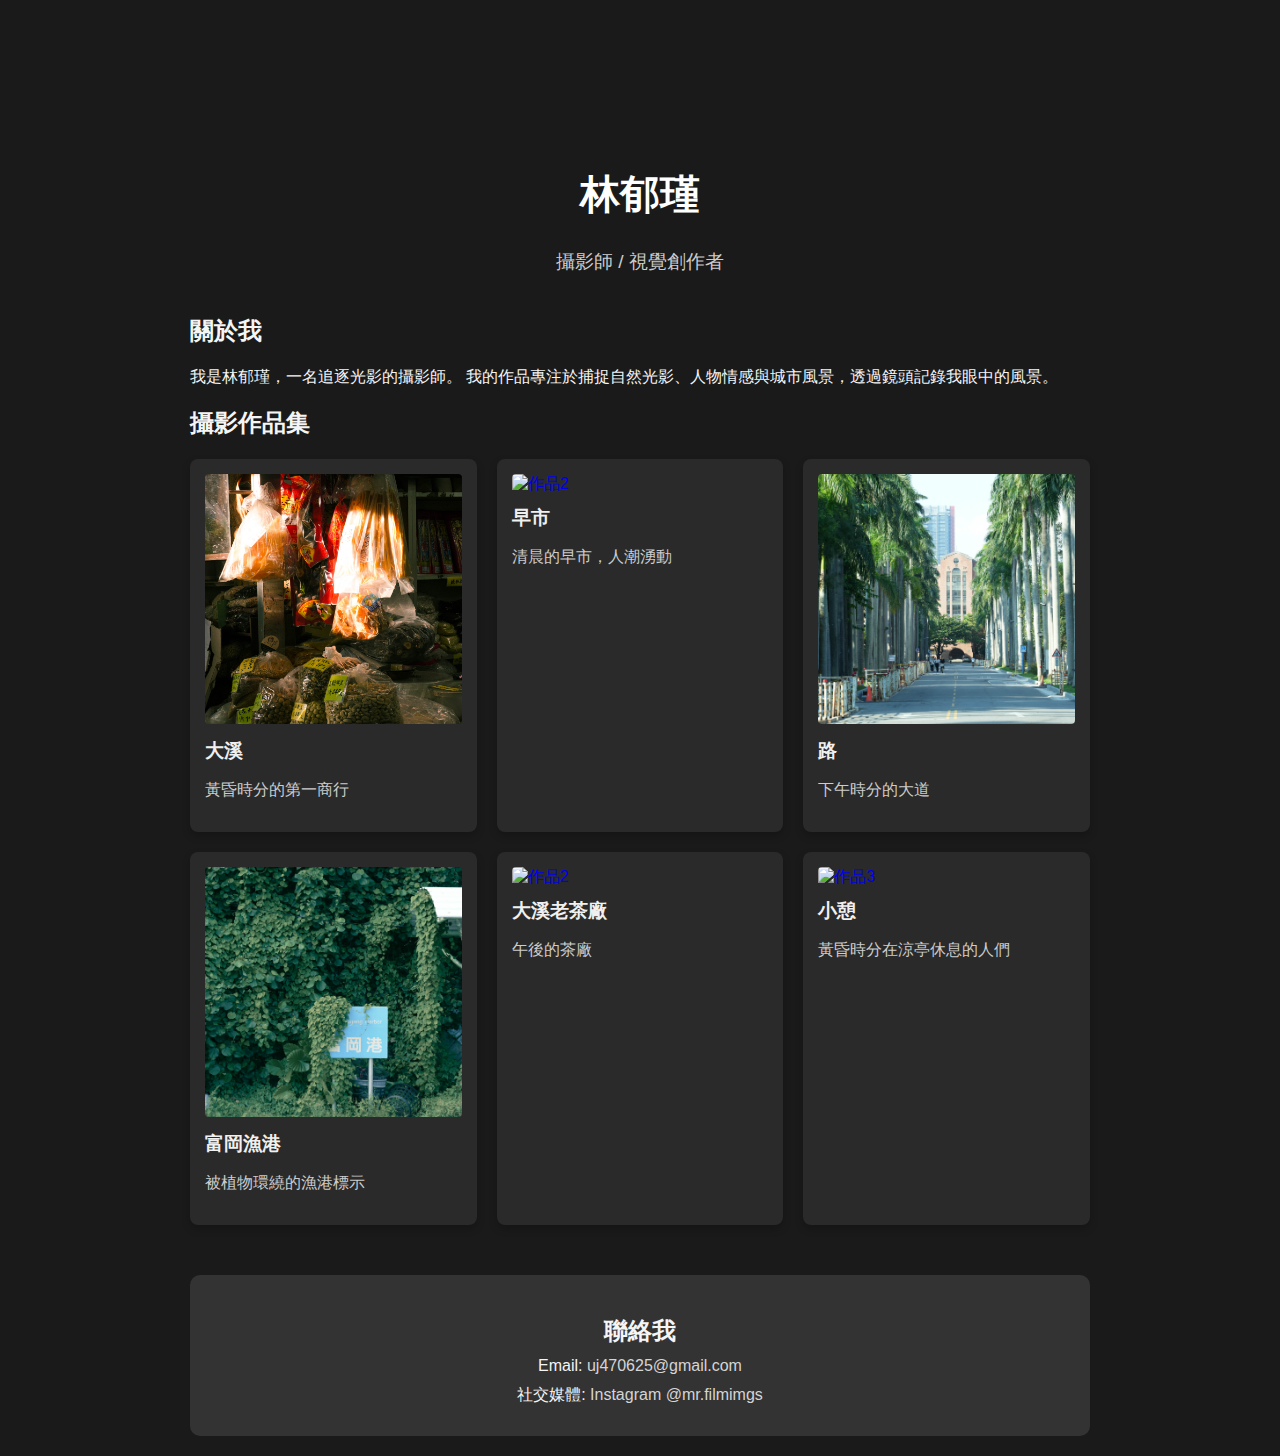
==== index.html @ dc6d6e67 "Add files via upload" ====
<!DOCTYPE html>
<html lang="TW">
<head>
  <meta charset="UTF-8">
  <meta name="viewport" content="width=device-width, initial-scale=1.0">
  <title>攝影作品集</title>
  <link rel="stylesheet" href="style.css">
</head>
<body>
  <div class="container">
    <!-- 頭像和標題 -->
    <header>
      <div class="profile-pic"></div>
      <h1 class="name">林郁瑾</h1>
      <p class="tagline">攝影師 / 視覺創作者</p>
    </header>

    <!-- 自我介紹 -->
    <section class="about">
      <h2>關於我</h2>
      <p>
        我是林郁瑾，一名追逐光影的攝影師。
        我的作品專注於捕捉自然光影、人物情感與城市風景，透過鏡頭記錄我眼中的風景。
      </p>
    </section>

    <!-- 攝影作品集 -->
    <section class="portfolio">
      <h2>攝影作品集</h2>
      <div class="projects">
        <!-- 每個作品 -->
        <a href="detail1.html" class="project">
          <img src="DSC08694.jpg" alt="作品1" class="project-img">
          <h3>大溪</h3>
          <p>黃昏時分的第一商行</p>
        </a>

        <a href="detail2.html" class="project">
          <img src="000084110006.jpg" alt="作品2" class="project-img">
          <h3>早市</h3>
          <p>清晨的早市，人潮湧動</p>
        </a>

        <a href="detail3.html" class="project">
          <img src="DSC09383.jpg" alt="作品3" class="project-img">
          <h3>路</h3>
          <p>下午時分的大道</p>
        </a>

        <a href="detail4.html" class="project">
            <img src="DSC09504.jpg" alt="作品1" class="project-img">
            <h3>富岡漁港</h3>
            <p>被植物環繞的漁港標示</p>
        </a>
  
        <a href="detail5.html" class="project">
            <img src="000261120008.jpg" alt="作品2" class="project-img">
            <h3>大溪老茶廠</h3>
            <p>午後的茶廠</p>
        </a>
  
        <a href="detail6.html" class="project">
            <img src="DSC_9871.jpg" alt="作品3" class="project-img">
            <h3>小憩</h3>
            <p>黃昏時分在涼亭休息的人們</p>
        </a>
      </div>
    </section>

    <footer class="contact">
        <h2>聯絡我</h2>
        <ul>
          <li>Email: <a href="uj470625@gmail.com">uj470625@gmail.com</a></li>
          <li>社交媒體: 
            <a href="https://www.instagram.com/mr.filmings/" target="_blank">Instagram @mr.filmimgs</a> 
          </li>
        </ul>
      </footer>
      
  </div>
</body>
</html>
---- style.css ----
body {
    font-family: 'Arial', sans-serif;
    margin: 0;
    padding: 0;
    background-color: #1a1a1a; 
    color: #f5f5f5;
  }
  
  .container {
    max-width: 900px;
    margin: 0 auto;
    padding: 20px;
  }
  
a {
    text-decoration: none;
  }
  
  a:hover {
    text-decoration: none;
  }

header {
    text-align: center;
    margin-bottom: 40px;
  }
  
  .profile-pic {
    width: 120px;
    height: 120px;
    border-radius: 50%;
    background: url('000084110029.jpg') center/cover no-repeat;
    margin: 0 auto 20px;
  }
  
  .name {
    font-size: 2.5em;
    color: #ffffff;
  }
  
  .tagline {
    font-size: 1.2em;
    color: #cccccc;
  }
  
.portfolio .projects {
    display: grid;
    grid-template-columns: repeat(auto-fit, minmax(250px, 1fr));
    gap: 20px;
  }
  
  .project {
    background: #2a2a2a;
    padding: 15px;
    border-radius: 8px;
    box-shadow: 0 4px 8px rgba(0, 0, 0, 0.2);
    transition: transform 0.3s ease;
  }
  
  .project-img {
    width: 100%;
    height: 250px;
    object-fit: cover;
    border-radius: 4px;
    margin-bottom: 10px;
  }
  

  .project:hover {
    transform: scale(1.05);
  }
  
  .project h3 {
    margin: 0 0 10px;
    color: #f0f0f0;
  }
  
  .project p {
    color: #cccccc;
  }
  

  .detail-content {
    background: #2a2a2a;
    padding: 20px;
    border-radius: 8px;
    box-shadow: 0 4px 8px rgba(0, 0, 0, 0.2);
  }
  
  .straightphoto-large {
    display: block;         
    margin: 20px auto;      
    max-width: 90%;        
    width: 50%;          
    border-radius: 10px;    
  }

  .horizontalphoto-large {
    max-width: 100%;
    height: auto;
    border-radius: 10px;
    margin-top: 20px;
    box-shadow: 0 4px 8px rgba(0, 0, 0, 0.2);
  }
  
  .backButton {
    display: inline-block;
    margin-bottom: 20px;
    color: #f5f5f5;
    text-decoration: none;
    background: #444;
    padding: 10px 15px;
    border-radius: 5px;
    transition: background 0.3s ease;
  }
  
  .backButton:hover {
    background: #666;
  }

  footer.contact {
  background-color: #333; 
  color: #f5f5f5; 
  padding: 20px;
  border-radius: 10px;
  text-align: center;
  margin-top: 50px; 
  }
  
  footer.contact h2 {
    font-size: 24px;
    margin-bottom: 10px;
  }
  
  footer.contact p {
    font-size: 16px;
    margin-bottom: 20px;
  }
  
  footer.contact ul {
    list-style: none;
    padding: 0;
    margin: 0;
  }
  
  footer.contact li {
    margin: 10px 0;
  }
  
  footer.contact a {
    color: #d5d5d5;
    text-decoration: none;
  }
  
  footer.contact a:hover {
    text-decoration: underline; 
  }
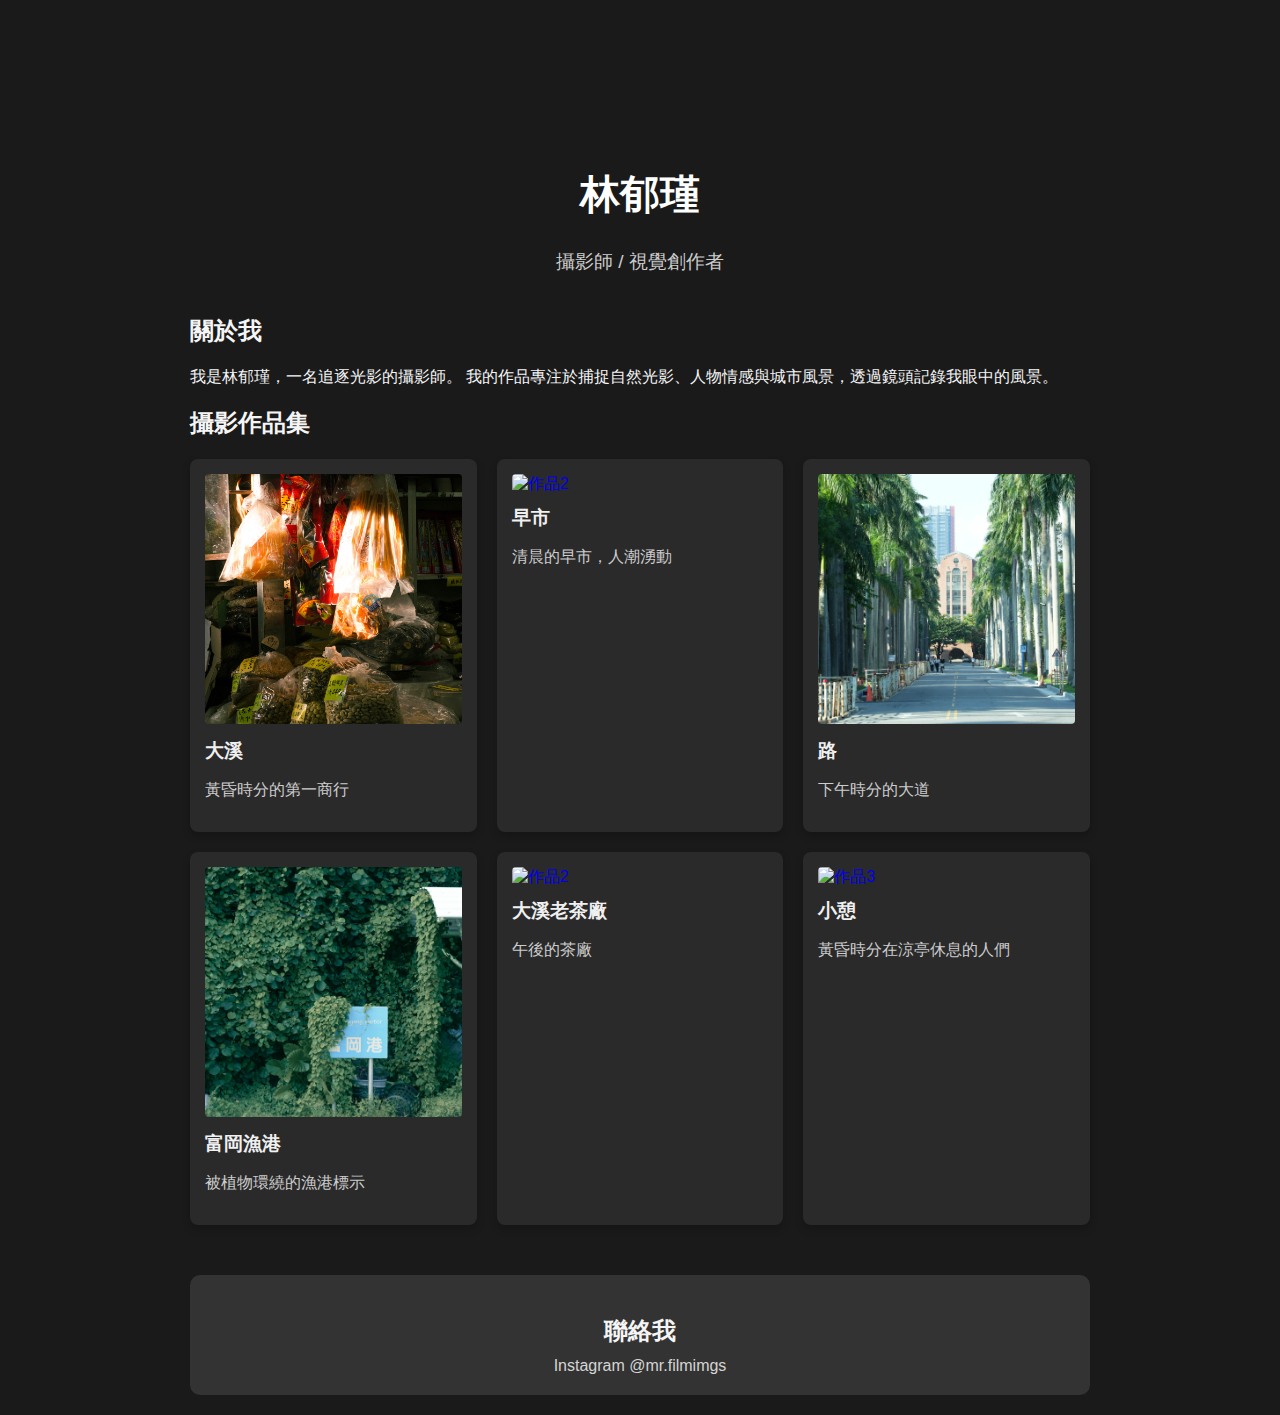
==== commit e921d062: "Add files via upload" ====
--- a/index.html
+++ b/index.html
@@ -60,7 +60,7 @@
         </a>
   
         <a href="detail6.html" class="project">
-            <img src="DSC_9871.jpg" alt="作品3" class="project-img">
+            <img src="DSC9871.jpg" alt="作品3" class="project-img">
             <h3>小憩</h3>
             <p>黃昏時分在涼亭休息的人們</p>
         </a>
@@ -70,8 +70,6 @@
     <footer class="contact">
         <h2>聯絡我</h2>
         <ul>
-          <li>Email: <a href="uj470625@gmail.com">uj470625@gmail.com</a></li>
-          <li>社交媒體: 
             <a href="https://www.instagram.com/mr.filmings/" target="_blank">Instagram @mr.filmimgs</a> 
           </li>
         </ul>
